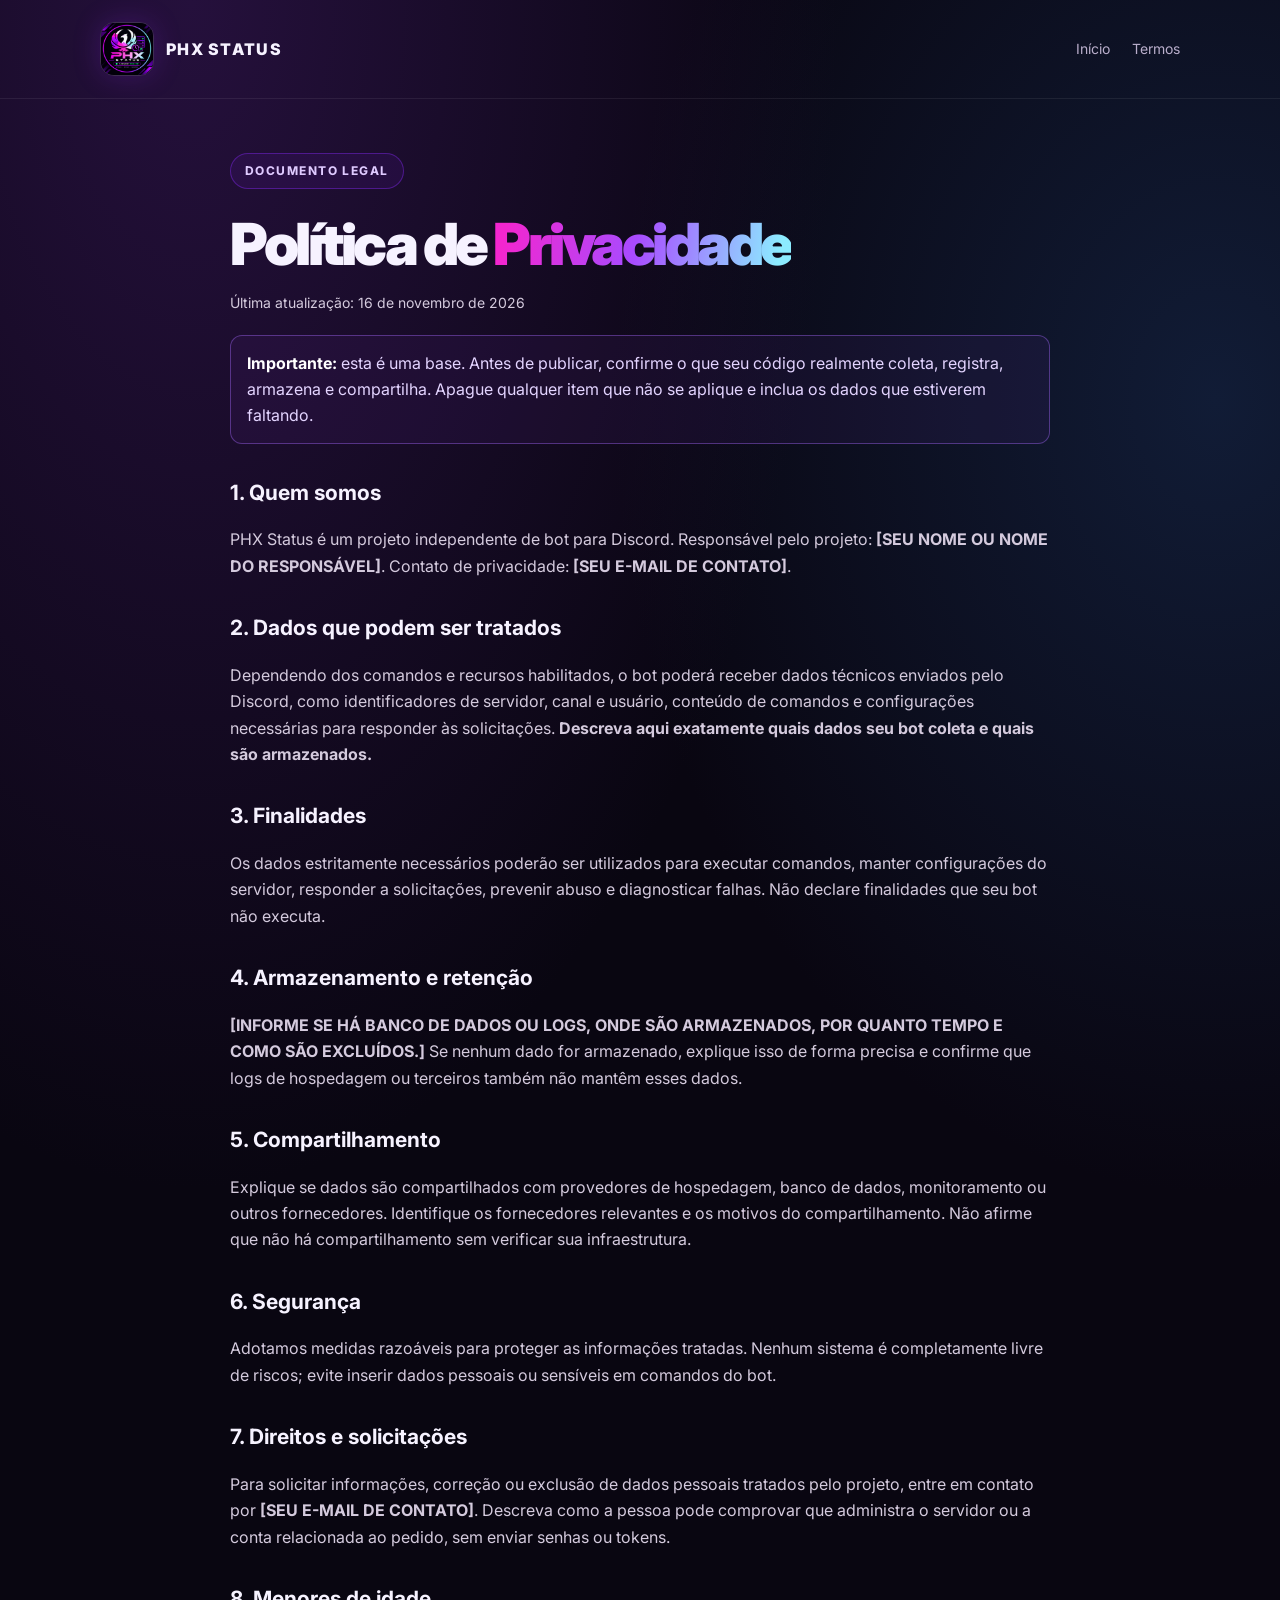
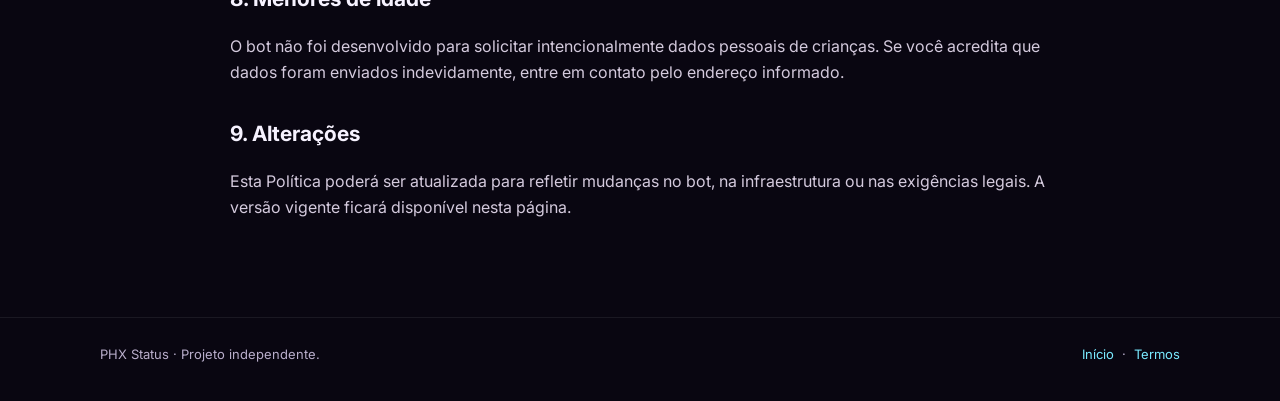
==== privacy.html @ e2e593b3 "Initial PHX Status site Co-authored-by: Copilot <223556219+Copilot@users.noreply.github.com>" ====
<!doctype html>
<html lang="pt-BR">
  <head>
    <meta charset="utf-8">
    <meta name="viewport" content="width=device-width, initial-scale=1">
    <meta
      name="description"
      content="Leia a Política de Privacidade do projeto independente PHX Status."
    >
    <meta name="theme-color" content="#090611">
    <title>Política de Privacidade — PHX Status</title>
    <link rel="preconnect" href="https://fonts.googleapis.com">
    <link rel="preconnect" href="https://fonts.gstatic.com" crossorigin>
    <link
      href="https://fonts.googleapis.com/css2?family=Inter:wght@400;500;600;700;800;900&display=swap"
      rel="stylesheet"
    >
    <link rel="stylesheet" href="styles.css">
  </head>
  <body>
    <a class="skip-link" href="#conteudo">Pular para o conteúdo</a>

    <header class="site-header">
      <div class="wrap nav">
        <a class="brand" href="index.html" aria-label="PHX Status — início">
          <img class="brand-logo" src="logophxstatus.png" alt="">
          <span>PHX STATUS</span>
        </a>
        <nav class="links" aria-label="Navegação principal">
          <a href="index.html">Início</a>
          <a href="terms.html">Termos</a>
        </nav>
      </div>
    </header>

    <main class="wrap page" id="conteudo">
      <span class="eyebrow">Documento legal</span>
      <h1>Política de <span class="gradient">Privacidade</span></h1>
      <p class="updated">Última atualização: 16 de novembro de 2026</p>

      <div class="placeholder">
        <strong>Importante:</strong> esta é uma base. Antes de publicar,
        confirme o que seu código realmente coleta, registra, armazena e
        compartilha. Apague qualquer item que não se aplique e inclua os dados
        que estiverem faltando.
      </div>

      <h2>1. Quem somos</h2>
      <p>
        PHX Status é um projeto independente de bot para Discord. Responsável
        pelo projeto:
        <strong>[SEU NOME OU NOME DO RESPONSÁVEL]</strong>. Contato de
        privacidade: <strong>[SEU E-MAIL DE CONTATO]</strong>.
      </p>

      <h2>2. Dados que podem ser tratados</h2>
      <p>
        Dependendo dos comandos e recursos habilitados, o bot poderá receber
        dados técnicos enviados pelo Discord, como identificadores de servidor,
        canal e usuário, conteúdo de comandos e configurações necessárias para
        responder às solicitações.
        <strong>
          Descreva aqui exatamente quais dados seu bot coleta e quais são
          armazenados.
        </strong>
      </p>

      <h2>3. Finalidades</h2>
      <p>
        Os dados estritamente necessários poderão ser utilizados para executar
        comandos, manter configurações do servidor, responder a solicitações,
        prevenir abuso e diagnosticar falhas. Não declare finalidades que seu
        bot não executa.
      </p>

      <h2>4. Armazenamento e retenção</h2>
      <p>
        <strong>
          [INFORME SE HÁ BANCO DE DADOS OU LOGS, ONDE SÃO ARMAZENADOS, POR QUANTO
          TEMPO E COMO SÃO EXCLUÍDOS.]
        </strong>
        Se nenhum dado for armazenado, explique isso de forma precisa e confirme
        que logs de hospedagem ou terceiros também não mantêm esses dados.
      </p>

      <h2>5. Compartilhamento</h2>
      <p>
        Explique se dados são compartilhados com provedores de hospedagem, banco
        de dados, monitoramento ou outros fornecedores. Identifique os
        fornecedores relevantes e os motivos do compartilhamento. Não afirme que
        não há compartilhamento sem verificar sua infraestrutura.
      </p>

      <h2>6. Segurança</h2>
      <p>
        Adotamos medidas razoáveis para proteger as informações tratadas. Nenhum
        sistema é completamente livre de riscos; evite inserir dados pessoais ou
        sensíveis em comandos do bot.
      </p>

      <h2>7. Direitos e solicitações</h2>
      <p>
        Para solicitar informações, correção ou exclusão de dados pessoais
        tratados pelo projeto, entre em contato por
        <strong>[SEU E-MAIL DE CONTATO]</strong>. Descreva como a pessoa pode
        comprovar que administra o servidor ou a conta relacionada ao pedido,
        sem enviar senhas ou tokens.
      </p>

      <h2>8. Menores de idade</h2>
      <p>
        O bot não foi desenvolvido para solicitar intencionalmente dados
        pessoais de crianças. Se você acredita que dados foram enviados
        indevidamente, entre em contato pelo endereço informado.
      </p>

      <h2>9. Alterações</h2>
      <p>
        Esta Política poderá ser atualizada para refletir mudanças no bot, na
        infraestrutura ou nas exigências legais. A versão vigente ficará
        disponível nesta página.
      </p>
    </main>

    <footer class="site-footer">
      <div class="wrap foot">
        <span>PHX Status · Projeto independente.</span>
        <nav aria-label="Outras páginas">
          <a href="index.html">Início</a>
          <span aria-hidden="true">·</span>
          <a href="terms.html">Termos</a>
        </nav>
      </div>
    </footer>
  </body>
</html>
---- styles.css ----
:root {
  color-scheme: dark;
  --bg: #090611;
  --panel: #120c20;
  --text: #f6f2ff;
  --muted: #b9aecb;
  --pink: #ed27d5;
  --purple: #8b28ff;
  --cyan: #79eaff;
  --green: #21e69a;
  --line: #302044;
}

* {
  box-sizing: border-box;
}

html {
  scroll-behavior: smooth;
  scroll-padding-top: 24px;
}

body {
  min-width: 320px;
  margin: 0;
  background:
    radial-gradient(ellipse at 15% 0%, #25103c 0, transparent 42%),
    radial-gradient(ellipse at 95% 20%, #111c36 0, transparent 35%),
    var(--bg);
  color: var(--text);
  font: 16px/1.65 "Inter", ui-sans-serif, system-ui, -apple-system,
    "Segoe UI", Roboto, Arial, sans-serif;
}

a {
  color: var(--cyan);
  text-decoration: none;
}

a:hover {
  text-decoration: underline;
  text-underline-offset: 3px;
}

a:focus-visible {
  outline: 3px solid var(--cyan);
  outline-offset: 4px;
  border-radius: 3px;
}

.wrap {
  width: min(1080px, calc(100% - 40px));
  margin-inline: auto;
}

.skip-link {
  position: absolute;
  z-index: 1;
  top: 12px;
  left: 12px;
  padding: 9px 14px;
  transform: translateY(-160%);
  border-radius: 8px;
  background: var(--text);
  color: var(--bg);
  font-weight: 750;
}

.skip-link:focus {
  transform: translateY(0);
}

.site-header {
  padding: 22px 0;
  border-bottom: 1px solid #ffffff12;
}

.nav {
  display: flex;
  align-items: center;
  justify-content: space-between;
  gap: 20px;
}

.brand {
  display: flex;
  align-items: center;
  gap: 12px;
  color: var(--text);
  font-weight: 850;
  letter-spacing: 0.08em;
}

.brand-logo {
  width: 54px;
  height: 54px;
  flex: 0 0 auto;
  border: 1px solid #ffffff20;
  border-radius: 14px;
  object-fit: cover;
  box-shadow: 0 0 28px #9c28ff35;
}

.links {
  display: flex;
  flex-wrap: wrap;
  gap: 22px;
  font-size: 14px;
}

.links a {
  color: var(--muted);
}

.links a:hover {
  color: var(--text);
}

.nav-cta {
  white-space: nowrap;
}

.hero {
  padding: 92px 0 76px;
  text-align: center;
}

.eyebrow {
  display: inline-flex;
  align-items: center;
  gap: 9px;
  padding: 7px 14px;
  border: 1px solid #8b28ff66;
  border-radius: 999px;
  background: #8b28ff16;
  color: #dfcaff;
  font-size: 12px;
  font-weight: 750;
  letter-spacing: 0.12em;
  text-transform: uppercase;
}

.dot {
  width: 8px;
  height: 8px;
  border-radius: 50%;
  background: var(--green);
  box-shadow: 0 0 12px var(--green);
}

h1 {
  margin: 24px 0 16px;
  font-size: clamp(38px, 7vw, 82px);
  font-weight: 950;
  letter-spacing: -0.06em;
  line-height: 1.04;
}

.gradient {
  background: linear-gradient(100deg, #f326cf 5%, #a84bff 48%, #8cecff 95%);
  background-clip: text;
  color: transparent;
}

.lead {
  max-width: 680px;
  margin: 0 auto;
  color: var(--muted);
  font-size: 18px;
}

.actions {
  display: flex;
  flex-wrap: wrap;
  justify-content: center;
  gap: 12px;
  margin-top: 30px;
}

.btn {
  display: inline-flex;
  align-items: center;
  gap: 7px;
  padding: 12px 19px;
  border: 1px solid var(--line);
  border-radius: 12px;
  background: var(--panel);
  color: var(--text);
  font-weight: 750;
}

.btn:hover {
  border-color: #8b28ff99;
  text-decoration: none;
}

.btn.primary {
  border: 0;
  background: linear-gradient(100deg, #d91acb, #7627ef);
  box-shadow: 0 8px 30px #a12aff35;
}

.notice {
  max-width: 760px;
  margin: 22px auto 0;
  padding: 17px 20px;
  border: 1px solid #8b28ff66;
  border-radius: 14px;
  background: #8b28ff12;
  color: #d9cce9;
}

.notice a {
  color: var(--text);
  text-decoration: underline;
  text-underline-offset: 3px;
}

.section {
  padding: 42px 0 72px;
}

.section-heading {
  margin-bottom: 24px;
  text-align: center;
}

.section-heading h2 {
  margin: 14px 0 0;
  font-size: clamp(26px, 4vw, 36px);
  letter-spacing: -0.03em;
  line-height: 1.2;
}

.grid {
  display: grid;
  grid-template-columns: repeat(3, minmax(0, 1fr));
  gap: 16px;
}

.card {
  padding: 24px;
  border: 1px solid var(--line);
  border-radius: 18px;
  background: linear-gradient(145deg, #171026dd, #0e0a17dd);
  transition:
    border-color 180ms ease,
    transform 180ms ease;
}

.card:hover {
  transform: translateY(-3px);
  border-color: #8b28ff88;
}

.card h3 {
  margin: 0 0 9px;
}

.card p {
  margin: 0;
  color: var(--muted);
}

.icon {
  margin-bottom: 12px;
  font-size: 24px;
}

.page {
  max-width: 820px;
  padding: 54px 0 80px;
}

.page h1 {
  font-size: clamp(38px, 6vw, 58px);
  line-height: 1.08;
}

.updated {
  color: var(--muted);
  font-size: 14px;
}

.page h2 {
  margin: 32px 0 8px;
  font-size: 21px;
}

.page p,
.page li {
  color: #d4cadd;
}

.page ul {
  padding-left: 22px;
}

.placeholder {
  margin: 20px 0;
  padding: 14px 16px;
  border: 1px solid #a66aff66;
  border-radius: 12px;
  background: #6d35a51a;
  color: #e3d4ff;
}

.placeholder strong {
  color: white;
}

.site-footer {
  padding: 26px 0 36px;
  border-top: 1px solid #ffffff12;
  color: var(--muted);
  font-size: 13px;
}

.foot {
  display: flex;
  flex-wrap: wrap;
  justify-content: space-between;
  gap: 18px;
}

.foot nav {
  display: flex;
  flex-wrap: wrap;
  gap: 8px;
}

@media (max-width: 760px) {
  .grid {
    grid-template-columns: 1fr;
  }

  .hero {
    padding: 66px 0 54px;
  }

  .nav {
    align-items: flex-start;
    flex-direction: column;
  }

  .brand-logo {
    width: 48px;
    height: 48px;
  }

  .links {
    gap: 14px;
  }
}

@media (prefers-reduced-motion: reduce) {
  html {
    scroll-behavior: auto;
  }

  *,
  *::before,
  *::after {
    transition-duration: 0.01ms !important;
  }
}
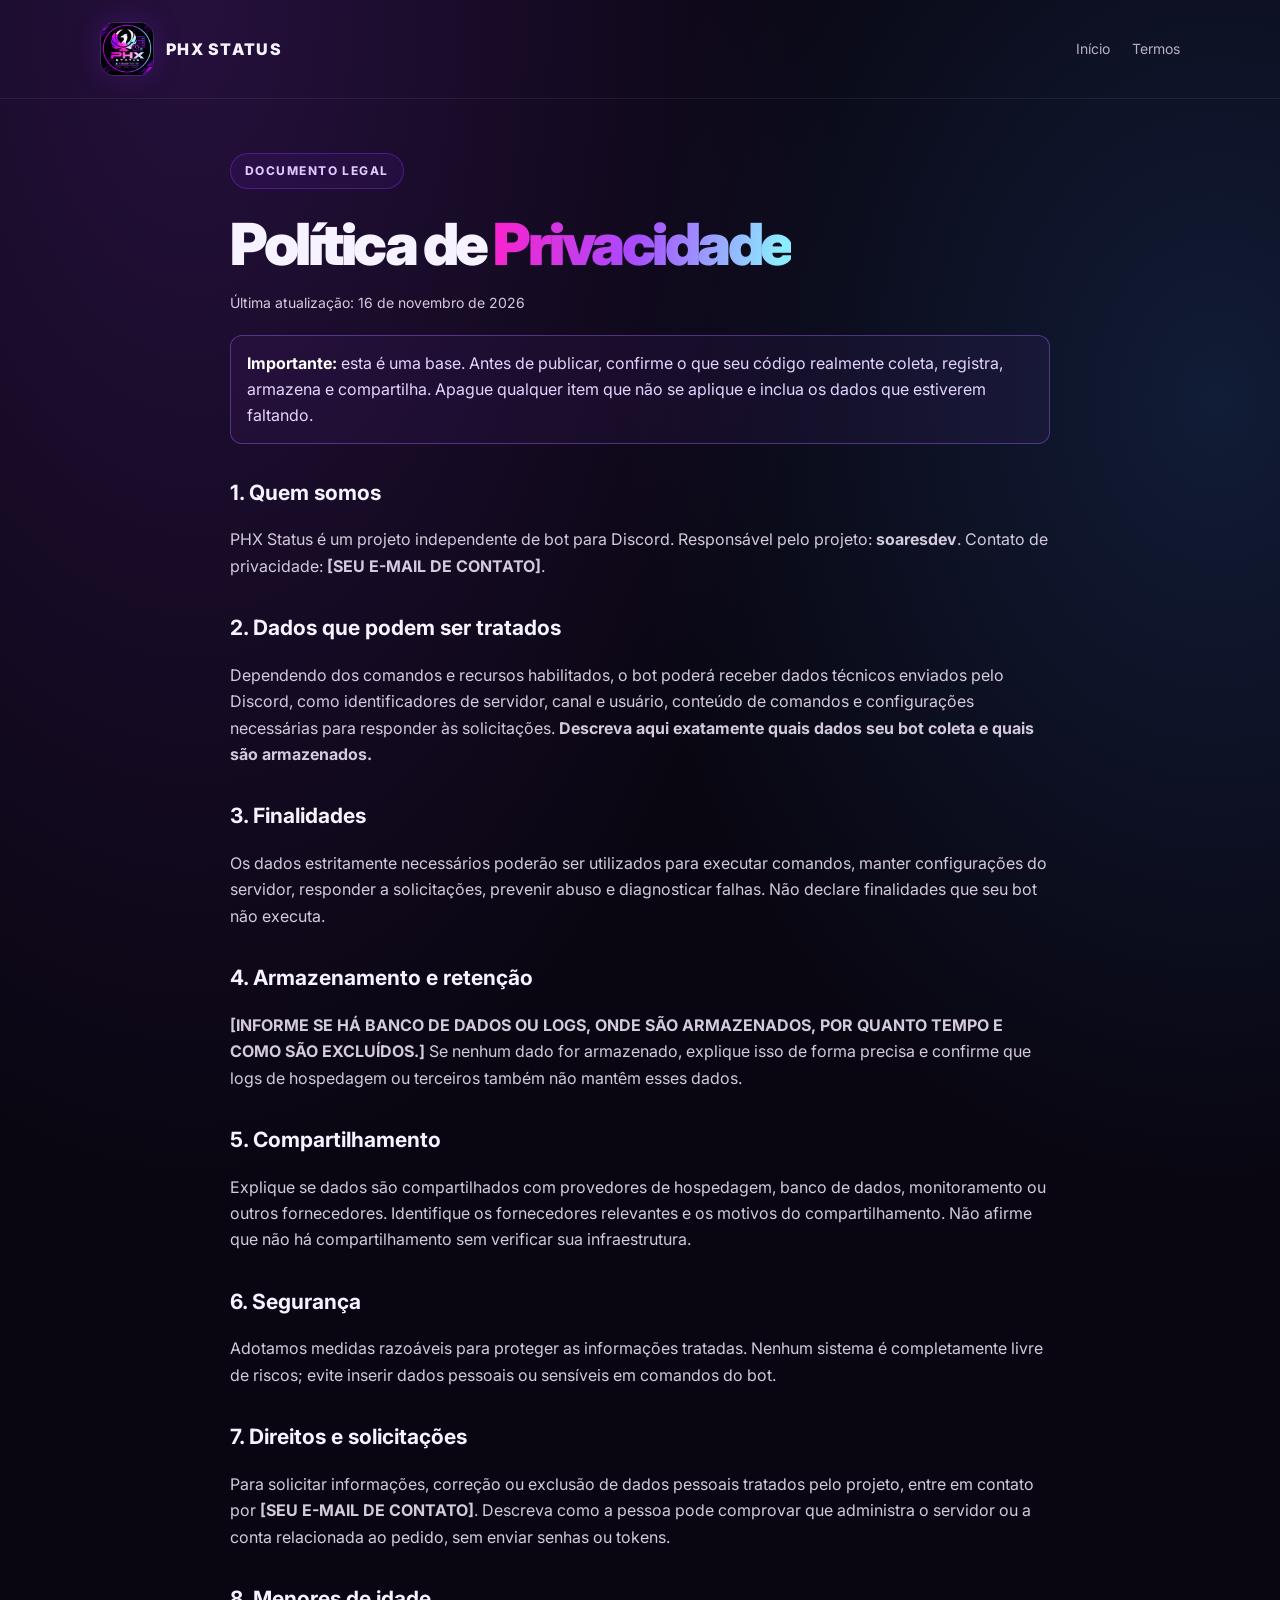
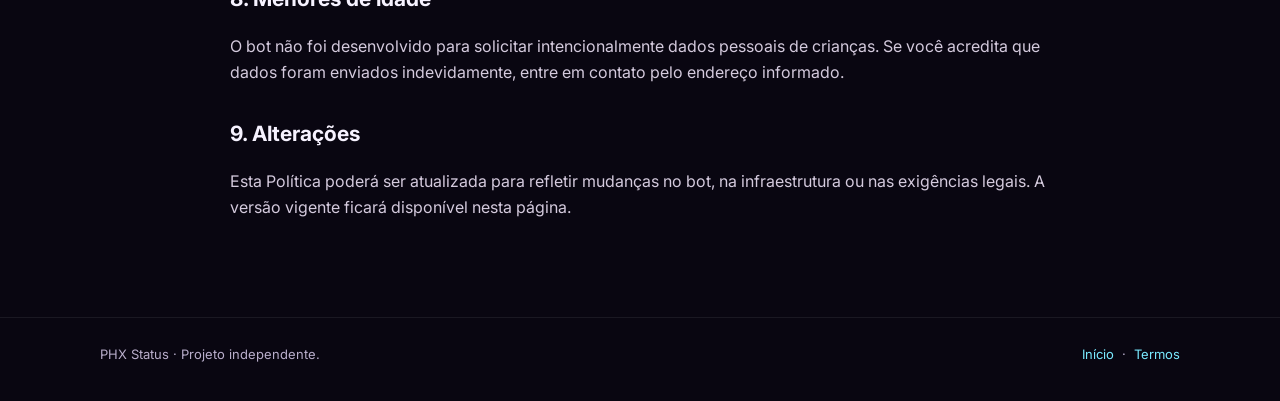
==== commit 8d2f64fa: "Set privacy policy responsible name Co-authored-by: Copilot <223556219+Copilot@users.noreply.github." ====
--- a/privacy.html
+++ b/privacy.html
@@ -49,8 +49,8 @@
       <p>
         PHX Status é um projeto independente de bot para Discord. Responsável
         pelo projeto:
-        <strong>[SEU NOME OU NOME DO RESPONSÁVEL]</strong>. Contato de
-        privacidade: <strong>[SEU E-MAIL DE CONTATO]</strong>.
+        <strong>soaresdev</strong>. Contato de privacidade:
+        <strong>[SEU E-MAIL DE CONTATO]</strong>.
       </p>
 
       <h2>2. Dados que podem ser tratados</h2>
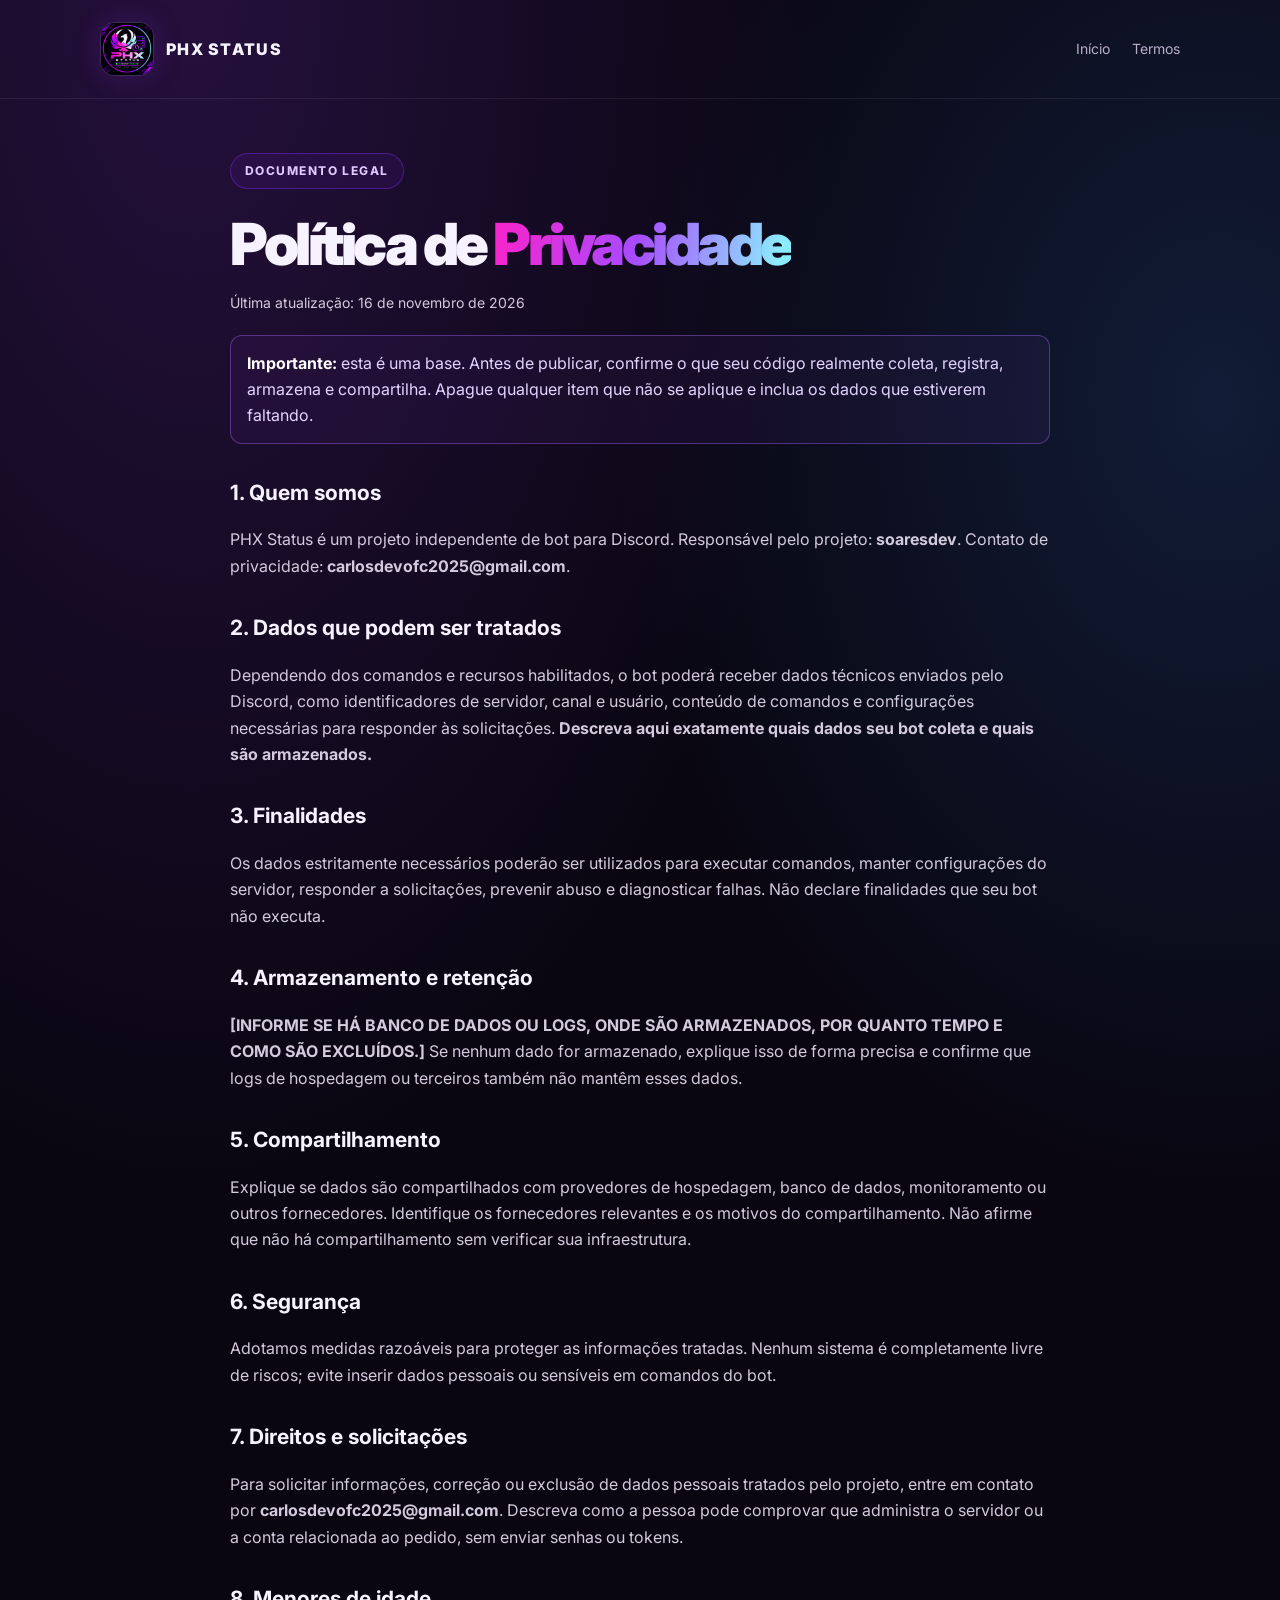
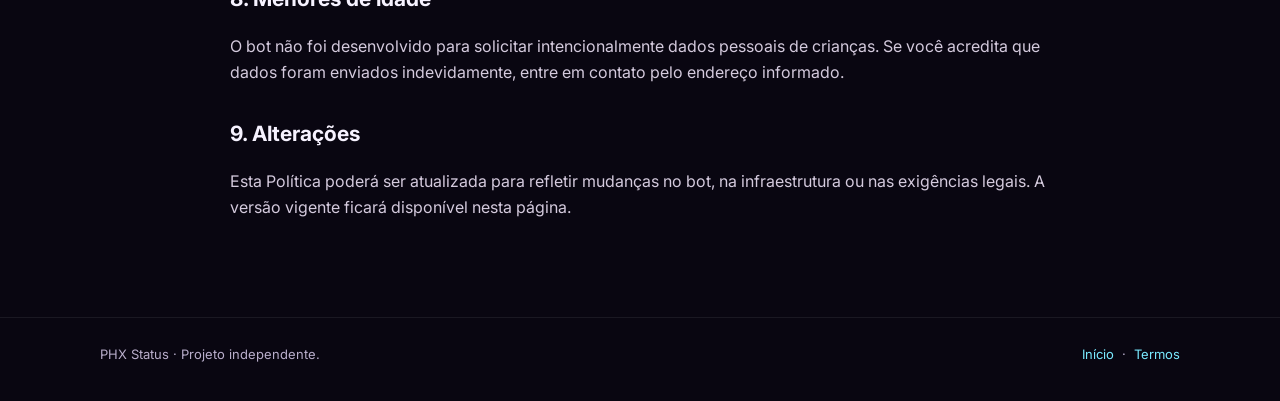
==== commit 5f269166: "Add contact email to legal pages Co-authored-by: Copilot <223556219+Copilot@users.noreply.github.com" ====
--- a/privacy.html
+++ b/privacy.html
@@ -50,7 +50,7 @@
         PHX Status é um projeto independente de bot para Discord. Responsável
         pelo projeto:
         <strong>soaresdev</strong>. Contato de privacidade:
-        <strong>[SEU E-MAIL DE CONTATO]</strong>.
+        <strong>carlosdevofc2025@gmail.com</strong>.
       </p>
 
       <h2>2. Dados que podem ser tratados</h2>
@@ -102,7 +102,7 @@
       <p>
         Para solicitar informações, correção ou exclusão de dados pessoais
         tratados pelo projeto, entre em contato por
-        <strong>[SEU E-MAIL DE CONTATO]</strong>. Descreva como a pessoa pode
+        <strong>carlosdevofc2025@gmail.com</strong>. Descreva como a pessoa pode
         comprovar que administra o servidor ou a conta relacionada ao pedido,
         sem enviar senhas ou tokens.
       </p>
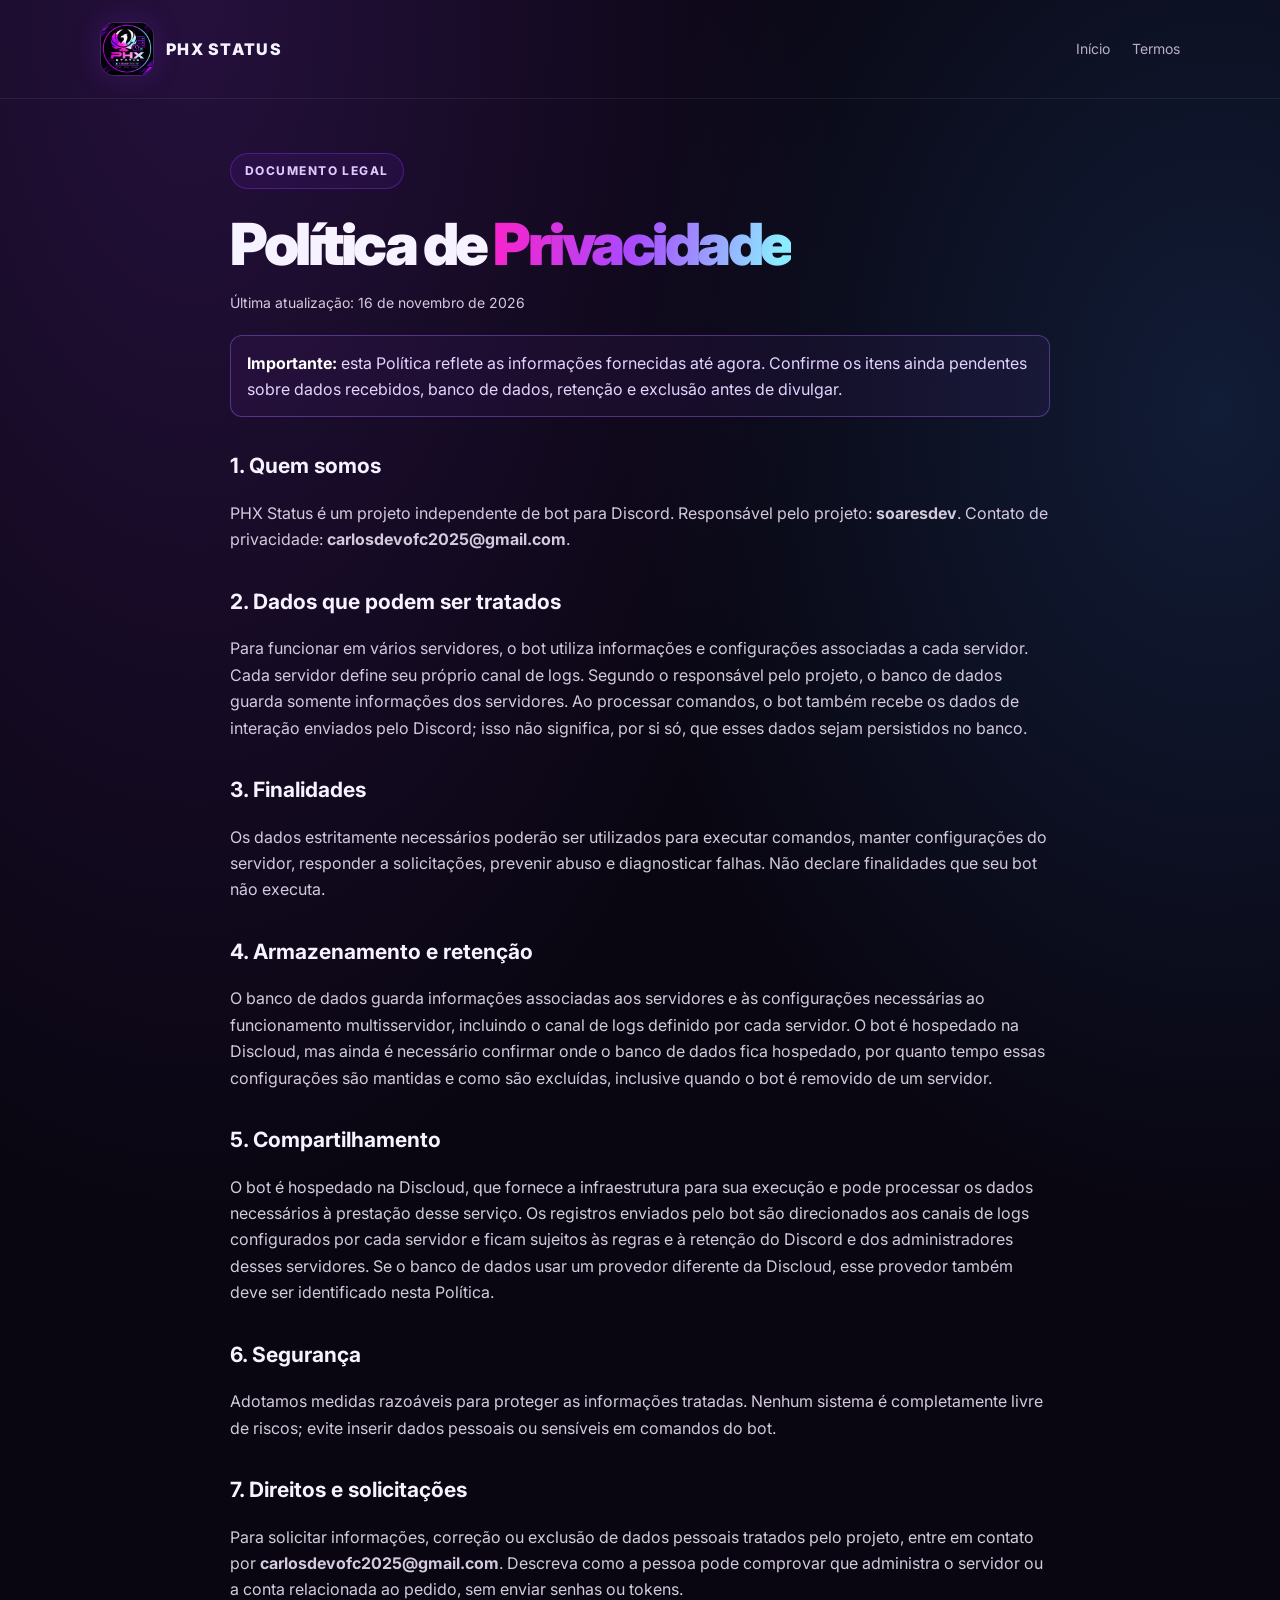
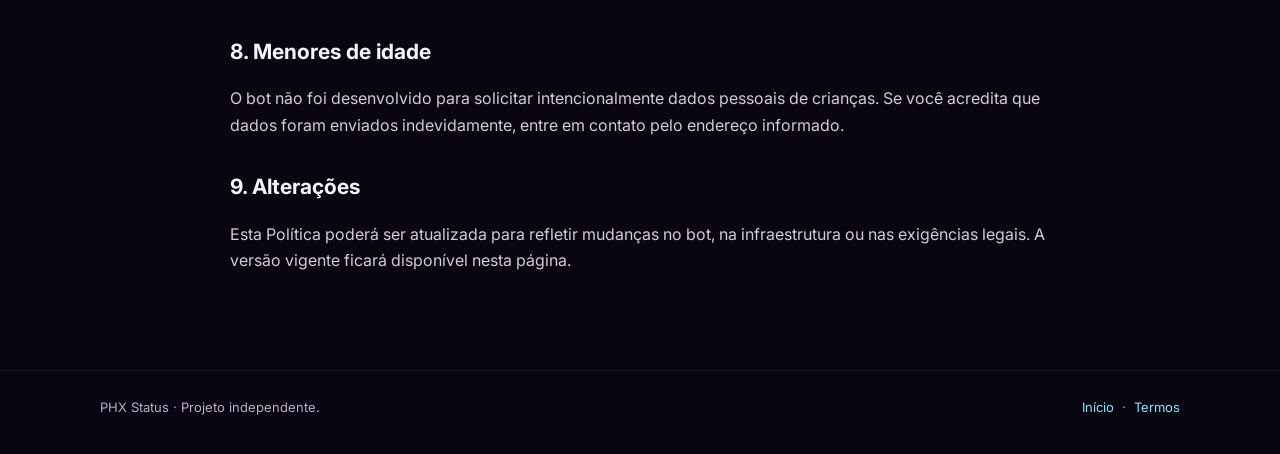
==== commit ed425457: "Document server configuration and Discloud hosting Co-authored-by: Copilot <223556219+Copilot@users." ====
--- a/privacy.html
+++ b/privacy.html
@@ -39,10 +39,9 @@
       <p class="updated">Última atualização: 16 de novembro de 2026</p>
 
       <div class="placeholder">
-        <strong>Importante:</strong> esta é uma base. Antes de publicar,
-        confirme o que seu código realmente coleta, registra, armazena e
-        compartilha. Apague qualquer item que não se aplique e inclua os dados
-        que estiverem faltando.
+        <strong>Importante:</strong> esta Política reflete as informações
+        fornecidas até agora. Confirme os itens ainda pendentes sobre dados
+        recebidos, banco de dados, retenção e exclusão antes de divulgar.
       </div>
 
       <h2>1. Quem somos</h2>
@@ -55,14 +54,12 @@
 
       <h2>2. Dados que podem ser tratados</h2>
       <p>
-        Dependendo dos comandos e recursos habilitados, o bot poderá receber
-        dados técnicos enviados pelo Discord, como identificadores de servidor,
-        canal e usuário, conteúdo de comandos e configurações necessárias para
-        responder às solicitações.
-        <strong>
-          Descreva aqui exatamente quais dados seu bot coleta e quais são
-          armazenados.
-        </strong>
+        Para funcionar em vários servidores, o bot utiliza informações e
+        configurações associadas a cada servidor. Cada servidor define seu
+        próprio canal de logs. Segundo o responsável pelo projeto, o banco de
+        dados guarda somente informações dos servidores. Ao processar comandos,
+        o bot também recebe os dados de interação enviados pelo Discord; isso
+        não significa, por si só, que esses dados sejam persistidos no banco.
       </p>
 
       <h2>3. Finalidades</h2>
@@ -75,20 +72,23 @@
 
       <h2>4. Armazenamento e retenção</h2>
       <p>
-        <strong>
-          [INFORME SE HÁ BANCO DE DADOS OU LOGS, ONDE SÃO ARMAZENADOS, POR QUANTO
-          TEMPO E COMO SÃO EXCLUÍDOS.]
-        </strong>
-        Se nenhum dado for armazenado, explique isso de forma precisa e confirme
-        que logs de hospedagem ou terceiros também não mantêm esses dados.
+        O banco de dados guarda informações associadas aos servidores e às
+        configurações necessárias ao funcionamento multisservidor, incluindo o
+        canal de logs definido por cada servidor. O bot é hospedado na Discloud,
+        mas ainda é necessário confirmar onde o banco de dados fica hospedado,
+        por quanto tempo essas configurações são mantidas e como são excluídas,
+        inclusive quando o bot é removido de um servidor.
       </p>
 
       <h2>5. Compartilhamento</h2>
       <p>
-        Explique se dados são compartilhados com provedores de hospedagem, banco
-        de dados, monitoramento ou outros fornecedores. Identifique os
-        fornecedores relevantes e os motivos do compartilhamento. Não afirme que
-        não há compartilhamento sem verificar sua infraestrutura.
+        O bot é hospedado na Discloud, que fornece a infraestrutura para sua
+        execução e pode processar os dados necessários à prestação desse
+        serviço. Os registros enviados pelo bot são direcionados aos canais de
+        logs configurados por cada servidor e ficam sujeitos às regras e à
+        retenção do Discord e dos administradores desses servidores. Se o banco
+        de dados usar um provedor diferente da Discloud, esse provedor também
+        deve ser identificado nesta Política.
       </p>
 
       <h2>6. Segurança</h2>
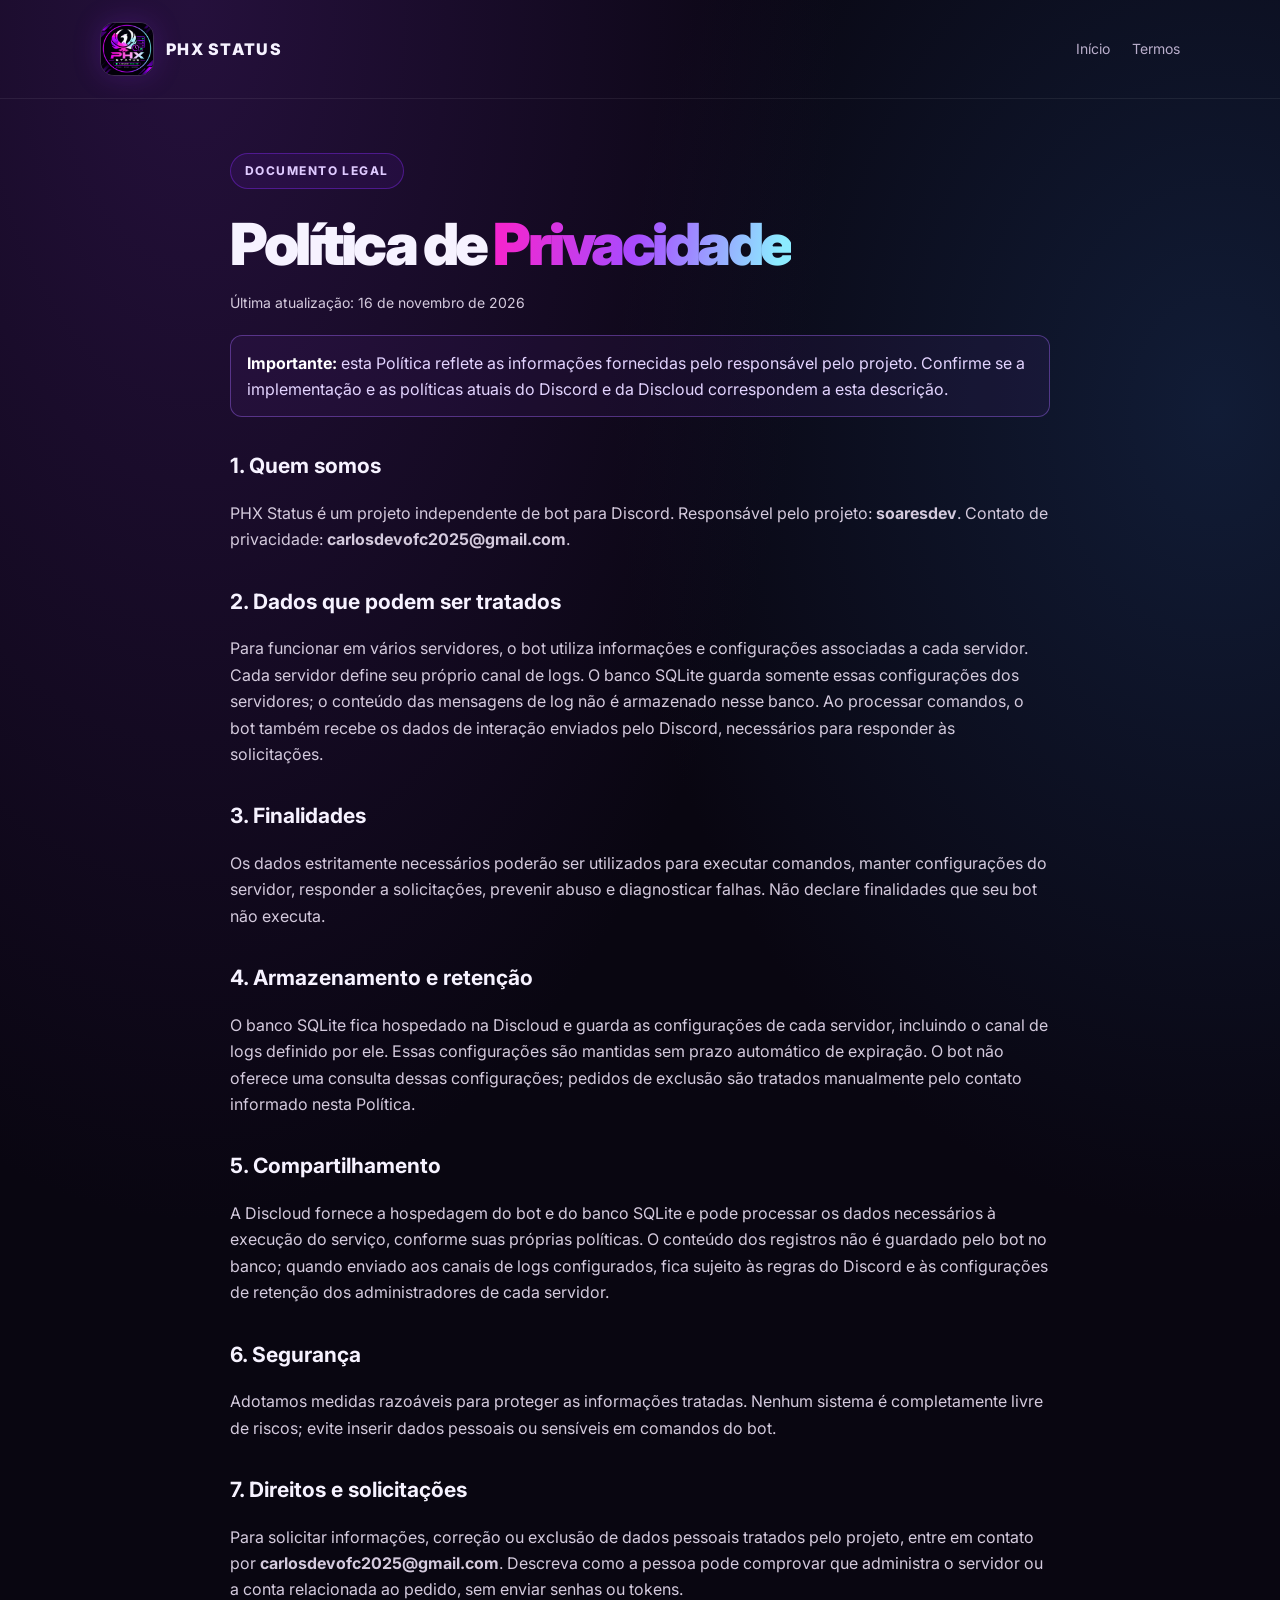
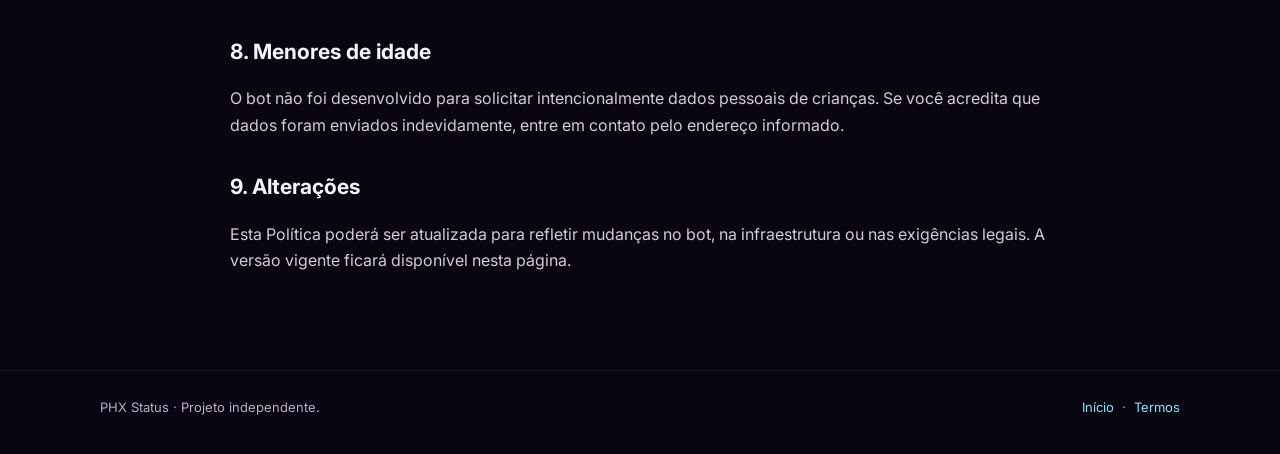
==== commit 2ae76164: "Complete privacy data storage details Co-authored-by: Copilot <223556219+Copilot@users.noreply.githu" ====
--- a/privacy.html
+++ b/privacy.html
@@ -40,8 +40,9 @@
 
       <div class="placeholder">
         <strong>Importante:</strong> esta Política reflete as informações
-        fornecidas até agora. Confirme os itens ainda pendentes sobre dados
-        recebidos, banco de dados, retenção e exclusão antes de divulgar.
+        fornecidas pelo responsável pelo projeto. Confirme se a implementação e
+        as políticas atuais do Discord e da Discloud correspondem a esta
+        descrição.
       </div>
 
       <h2>1. Quem somos</h2>
@@ -56,10 +57,10 @@
       <p>
         Para funcionar em vários servidores, o bot utiliza informações e
         configurações associadas a cada servidor. Cada servidor define seu
-        próprio canal de logs. Segundo o responsável pelo projeto, o banco de
-        dados guarda somente informações dos servidores. Ao processar comandos,
-        o bot também recebe os dados de interação enviados pelo Discord; isso
-        não significa, por si só, que esses dados sejam persistidos no banco.
+        próprio canal de logs. O banco SQLite guarda somente essas configurações
+        dos servidores; o conteúdo das mensagens de log não é armazenado nesse
+        banco. Ao processar comandos, o bot também recebe os dados de interação
+        enviados pelo Discord, necessários para responder às solicitações.
       </p>
 
       <h2>3. Finalidades</h2>
@@ -72,23 +73,21 @@
 
       <h2>4. Armazenamento e retenção</h2>
       <p>
-        O banco de dados guarda informações associadas aos servidores e às
-        configurações necessárias ao funcionamento multisservidor, incluindo o
-        canal de logs definido por cada servidor. O bot é hospedado na Discloud,
-        mas ainda é necessário confirmar onde o banco de dados fica hospedado,
-        por quanto tempo essas configurações são mantidas e como são excluídas,
-        inclusive quando o bot é removido de um servidor.
+        O banco SQLite fica hospedado na Discloud e guarda as configurações de
+        cada servidor, incluindo o canal de logs definido por ele. Essas
+        configurações são mantidas sem prazo automático de expiração. O bot não
+        oferece uma consulta dessas configurações; pedidos de exclusão são
+        tratados manualmente pelo contato informado nesta Política.
       </p>
 
       <h2>5. Compartilhamento</h2>
       <p>
-        O bot é hospedado na Discloud, que fornece a infraestrutura para sua
-        execução e pode processar os dados necessários à prestação desse
-        serviço. Os registros enviados pelo bot são direcionados aos canais de
-        logs configurados por cada servidor e ficam sujeitos às regras e à
-        retenção do Discord e dos administradores desses servidores. Se o banco
-        de dados usar um provedor diferente da Discloud, esse provedor também
-        deve ser identificado nesta Política.
+        A Discloud fornece a hospedagem do bot e do banco SQLite e pode processar
+        os dados necessários à execução do serviço, conforme suas próprias
+        políticas. O conteúdo dos registros não é guardado pelo bot no banco;
+        quando enviado aos canais de logs configurados, fica sujeito às regras
+        do Discord e às configurações de retenção dos administradores de cada
+        servidor.
       </p>
 
       <h2>6. Segurança</h2>
